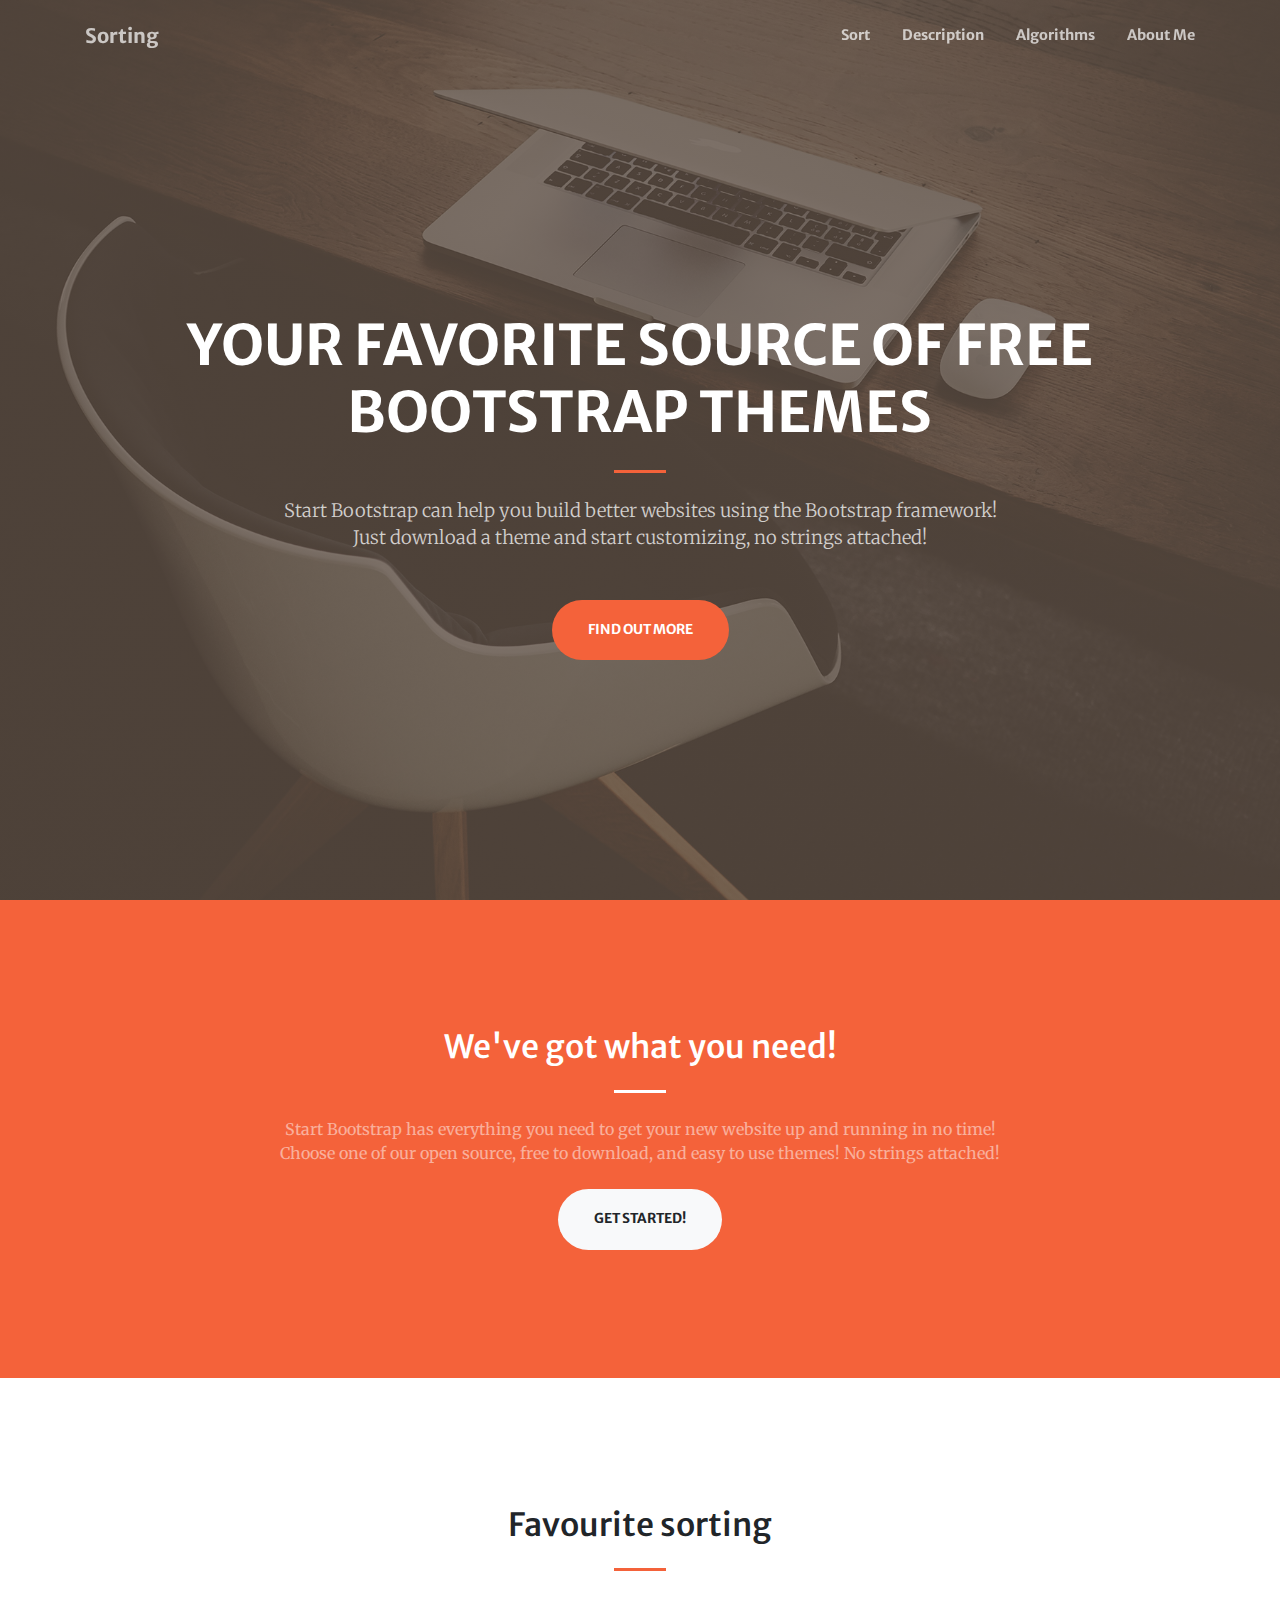
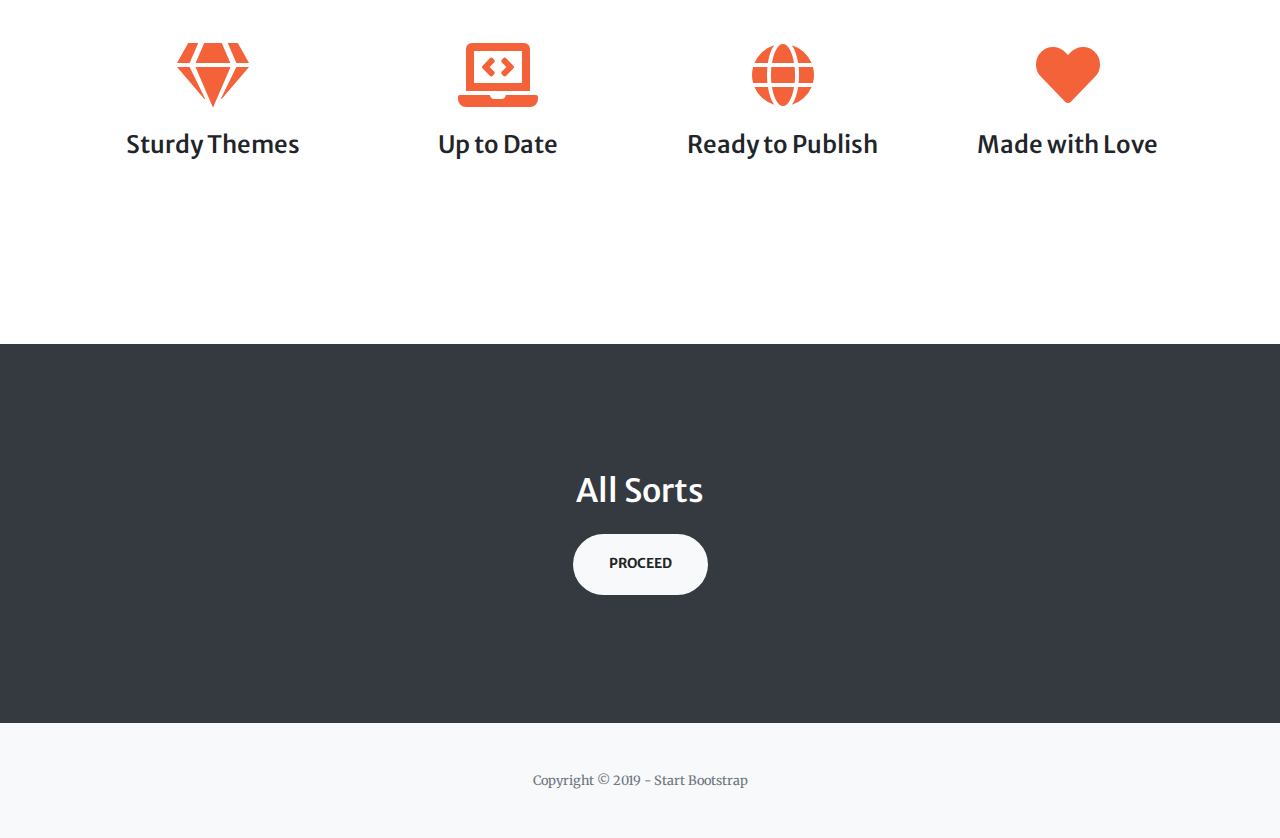
==== index - Copy.html @ 7ce9d9b7 "UPDATE: added landing page" ====
<!DOCTYPE html>
<html lang="en">

<head>

  <meta charset="utf-8">
  <meta name="viewport" content="width=device-width, initial-scale=1, shrink-to-fit=no">
  <meta name="description" content="">
  <meta name="author" content="">

  <title>Sorting algorithms</title>

  <!-- Font Awesome Icons -->
  <link href="vendor/fontawesome-free/css/all.min.css" rel="stylesheet" type="text/css">
  <link rel="shortcut icon" href="Lite-Icon-icon.png">
  <!-- Google Fonts -->
  <link href="https://fonts.googleapis.com/css?family=Merriweather+Sans:400,700" rel="stylesheet">
  <link href='https://fonts.googleapis.com/css?family=Merriweather:400,300,300italic,400italic,700,700italic' rel='stylesheet' type='text/css'>

  <!-- Plugin CSS -->
  <link href="vendor/magnific-popup/magnific-popup.css" rel="stylesheet">

  <!-- Theme CSS - Includes Bootstrap -->
  <link href="css/creative.min.css" rel="stylesheet">

</head>

<body id="page-top">

  <!-- Navigation -->
  <nav class="navbar navbar-expand-lg navbar-light fixed-top py-3" id="mainNav">
    <div class="container">
      <a class="navbar-brand js-scroll-trigger" href="#page-top">Sorting</a>
      <button class="navbar-toggler navbar-toggler-right" type="button" data-toggle="collapse" data-target="#navbarResponsive" aria-controls="navbarResponsive" aria-expanded="false" aria-label="Toggle navigation">
        <span class="navbar-toggler-icon"></span>
      </button>
      <div class="collapse navbar-collapse" id="navbarResponsive">
        <ul class="navbar-nav ml-auto my-2 my-lg-0">

          <li class="nav-item">
            <a class="nav-link js-scroll-trigger" href="#services">Sort</a>
          </li>
          <li class="nav-item">
            <a class="nav-link js-scroll-trigger" href="#portfolio">Description</a>
          </li>
          <li class="nav-item">
            <a class="nav-link js-scroll-trigger" href="#contact">Algorithms</a>
          </li>
          <li class="nav-item">
            <a class="nav-link js-scroll-trigger" href="#about">About Me</a>
          </li>
        </ul>
      </div>
    </div>
  </nav>

  <!-- Masthead -->
  <header class="masthead">
    <div class="container h-100">
      <div class="row h-100 align-items-center justify-content-center text-center">
        <div class="col-lg-10 align-self-end">
          <h1 class="text-uppercase text-white font-weight-bold">Your Favorite Source of Free Bootstrap Themes</h1>
          <hr class="divider my-4">
        </div>
        <div class="col-lg-8 align-self-baseline">
          <p class="text-white-75 font-weight-light mb-5">Start Bootstrap can help you build better websites using the Bootstrap framework! Just download a theme and start customizing, no strings attached!</p>
          <a class="btn btn-primary btn-xl js-scroll-trigger" href="#about">Find Out More</a>
        </div>
      </div>
    </div>
  </header>

  <!-- About Section -->
  <section class="page-section bg-primary" id="about">
    <div class="container">
      <div class="row justify-content-center">
        <div class="col-lg-8 text-center">
          <h2 class="text-white mt-0">We've got what you need!</h2>
          <hr class="divider light my-4">
          <p class="text-white-50 mb-4">Start Bootstrap has everything you need to get your new website up and running in no time! Choose one of our open source, free to download, and easy to use themes! No strings attached!</p>
          <a class="btn btn-light btn-xl js-scroll-trigger" href="#services">Get Started!</a>
        </div>
      </div>
    </div>
  </section>

  <!-- Services Section -->
  <section class="page-section" id="services">
    <div class="container">
      <h2 class="text-center mt-0">Favourite sorting</h2>
      <hr class="divider my-4">
      <div class="row">
        <div class="col-lg-3 col-md-6 text-center">
          <div class="mt-5">
            <i class="fas fa-4x fa-gem text-primary mb-4"></i>
            <h3 class="h4 mb-2">Sturdy Themes</h3>
          </div>
        </div>
        <div class="col-lg-3 col-md-6 text-center">
          <div class="mt-5">
            <i class="fas fa-4x fa-laptop-code text-primary mb-4"></i>
            <h3 class="h4 mb-2">Up to Date</h3>
          </div>
        </div>
        <div class="col-lg-3 col-md-6 text-center">
          <div class="mt-5">
            <i class="fas fa-4x fa-globe text-primary mb-4"></i>
            <h3 class="h4 mb-2">Ready to Publish</h3>
          </div>
        </div>
        <div class="col-lg-3 col-md-6 text-center">
          <div class="mt-5">
            <i class="fas fa-4x fa-heart text-primary mb-4"></i>
            <h3 class="h4 mb-2">Made with Love</h3>
          </div>
        </div>
      </div>
    </div>
  </section>

  <!-- Portfolio Section -->
  <section id="portfolio">
    <div class="container-fluid p-0">
      <div class="row no-gutters">
        <div class="col-lg-4 col-sm-6">
          <a class="portfolio-box" href="img/portfolio/fullsize/1.jpg">
            <img class="img-fluid" src="img/portfolio/thumbnails/1.jpg" alt="">
            <div class="portfolio-box-caption">
              <div class="project-category text-white-50">
                Category
              </div>
              <div class="project-name">
                Project Name
              </div>
            </div>
          </a>
        </div>
        <div class="col-lg-4 col-sm-6">
          <a class="portfolio-box" href="img/portfolio/fullsize/2.jpg">
            <img class="img-fluid" src="img/portfolio/thumbnails/2.jpg" alt="">
            <div class="portfolio-box-caption">
              <div class="project-category text-white-50">
                Category
              </div>
              <div class="project-name">
                Project Name
              </div>
            </div>
          </a>
        </div>
        <div class="col-lg-4 col-sm-6">
          <a class="portfolio-box" href="img/portfolio/fullsize/3.jpg">
            <img class="img-fluid" src="img/portfolio/thumbnails/3.jpg" alt="">
            <div class="portfolio-box-caption">
              <div class="project-category text-white-50">
                Category
              </div>
              <div class="project-name">
                Project Name
              </div>
            </div>
          </a>
        </div>
        <div class="col-lg-4 col-sm-6">
          <a class="portfolio-box" href="img/portfolio/fullsize/4.jpg">
            <img class="img-fluid" src="img/portfolio/thumbnails/4.jpg" alt="">
            <div class="portfolio-box-caption">
              <div class="project-category text-white-50">
                Category
              </div>
              <div class="project-name">
                Project Name
              </div>
            </div>
          </a>
        </div>
        <div class="col-lg-4 col-sm-6">
          <a class="portfolio-box" href="img/portfolio/fullsize/5.jpg">
            <img class="img-fluid" src="img/portfolio/thumbnails/5.jpg" alt="">
            <div class="portfolio-box-caption">
              <div class="project-category text-white-50">
                Category
              </div>
              <div class="project-name">
                Project Name
              </div>
            </div>
          </a>
        </div>
        <div class="col-lg-4 col-sm-6">
          <a class="portfolio-box" href="img/portfolio/fullsize/6.jpg">
            <img class="img-fluid" src="img/portfolio/thumbnails/6.jpg" alt="">
            <div class="portfolio-box-caption p-3">
              <div class="project-category text-white-50">
                Category
              </div>
              <div class="project-name">
                Project Name
              </div>
            </div>
          </a>
        </div>
      </div>
    </div>
  </section>

  <!-- Call to Action Section -->
  <section class="page-section bg-dark text-white">
    <div class="container text-center">
      <h2 class="mb-4">All Sorts</h2>
      <a class="btn btn-light btn-xl" href="https://startbootstrap.com/themes/creative/">Proceed</a>
    </div>
  </section>

  <!-- Footer -->
  <footer class="bg-light py-5">
    <div class="container">
      <div class="small text-center text-muted">Copyright &copy; 2019 - Start Bootstrap</div>
    </div>
  </footer>

  <!-- Bootstrap core JavaScript -->
  <script src="vendor/jquery/jquery.min.js"></script>
  <script src="vendor/bootstrap/js/bootstrap.bundle.min.js"></script>

  <!-- Plugin JavaScript -->
  <script src="vendor/jquery-easing/jquery.easing.min.js"></script>
  <script src="vendor/magnific-popup/jquery.magnific-popup.min.js"></script>

  <!-- Custom scripts for this template -->
  <script src="js/creative.min.js"></script>

</body>

</html>
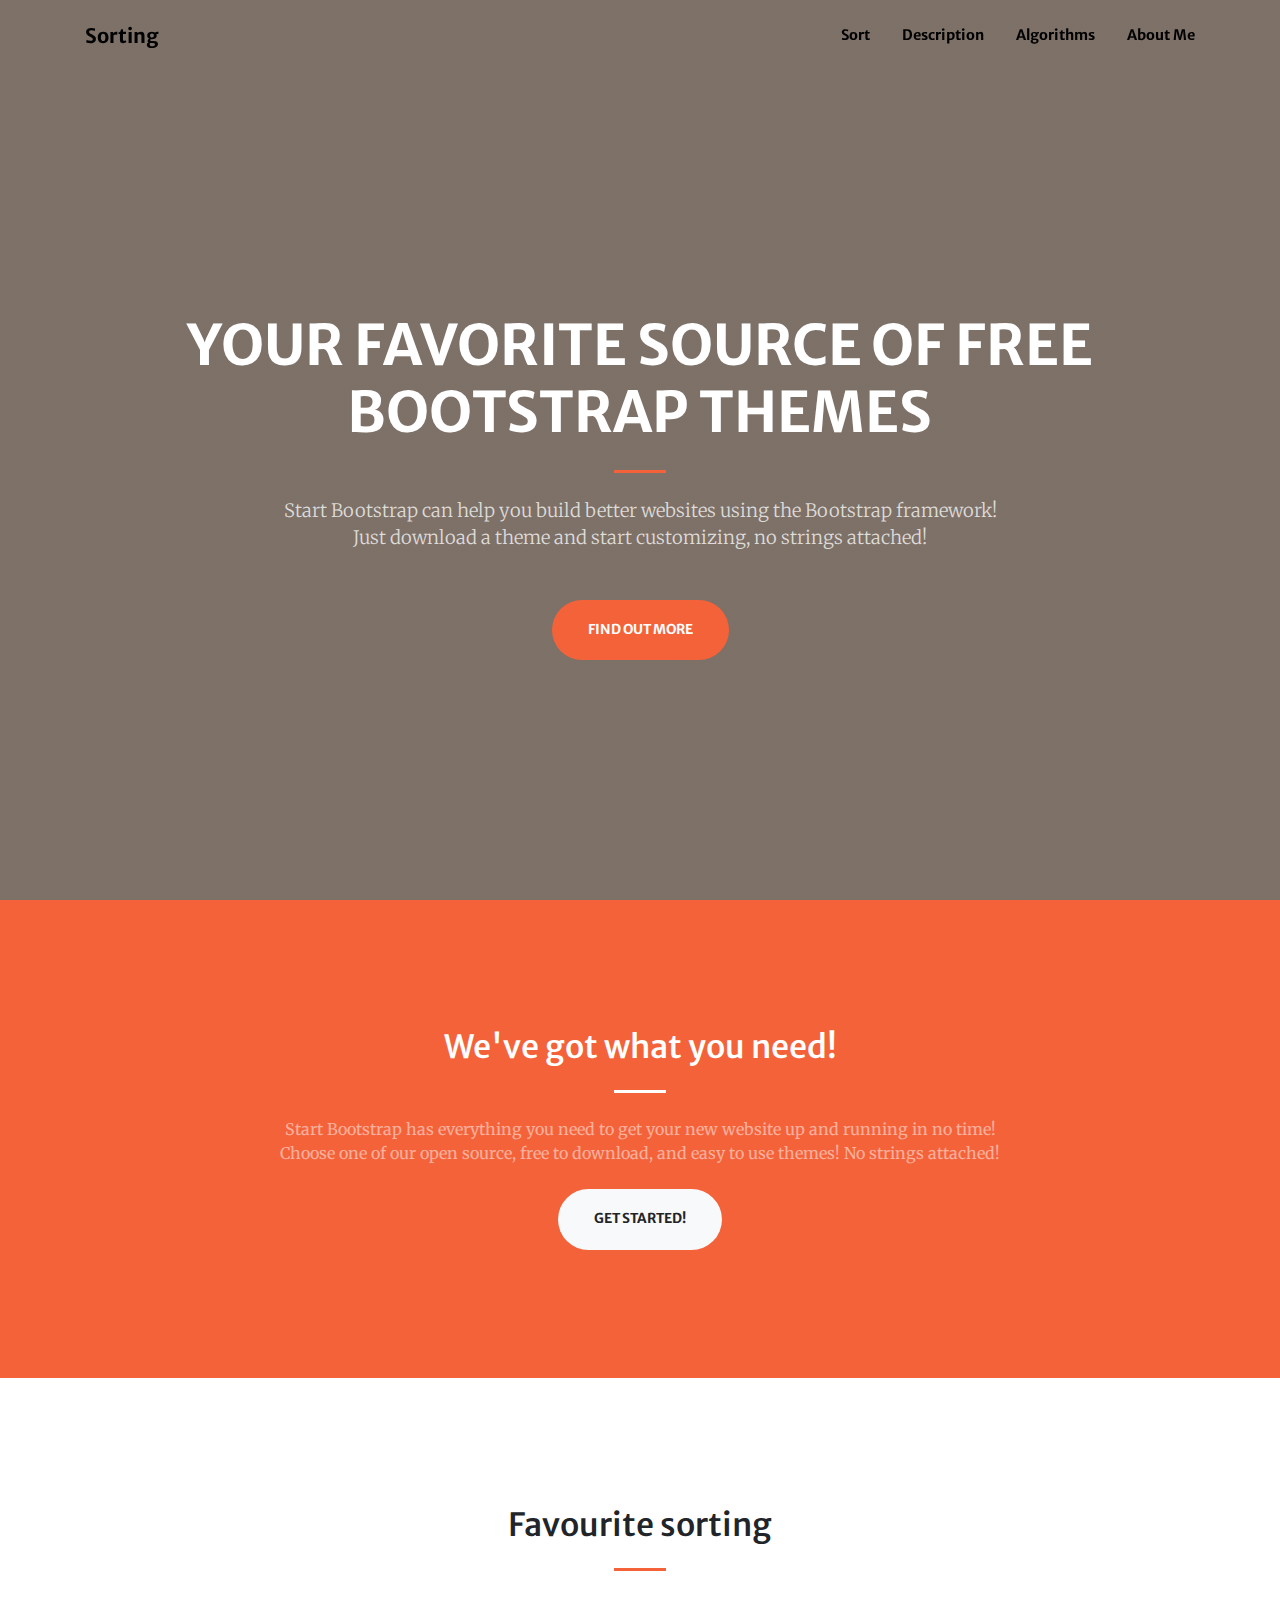
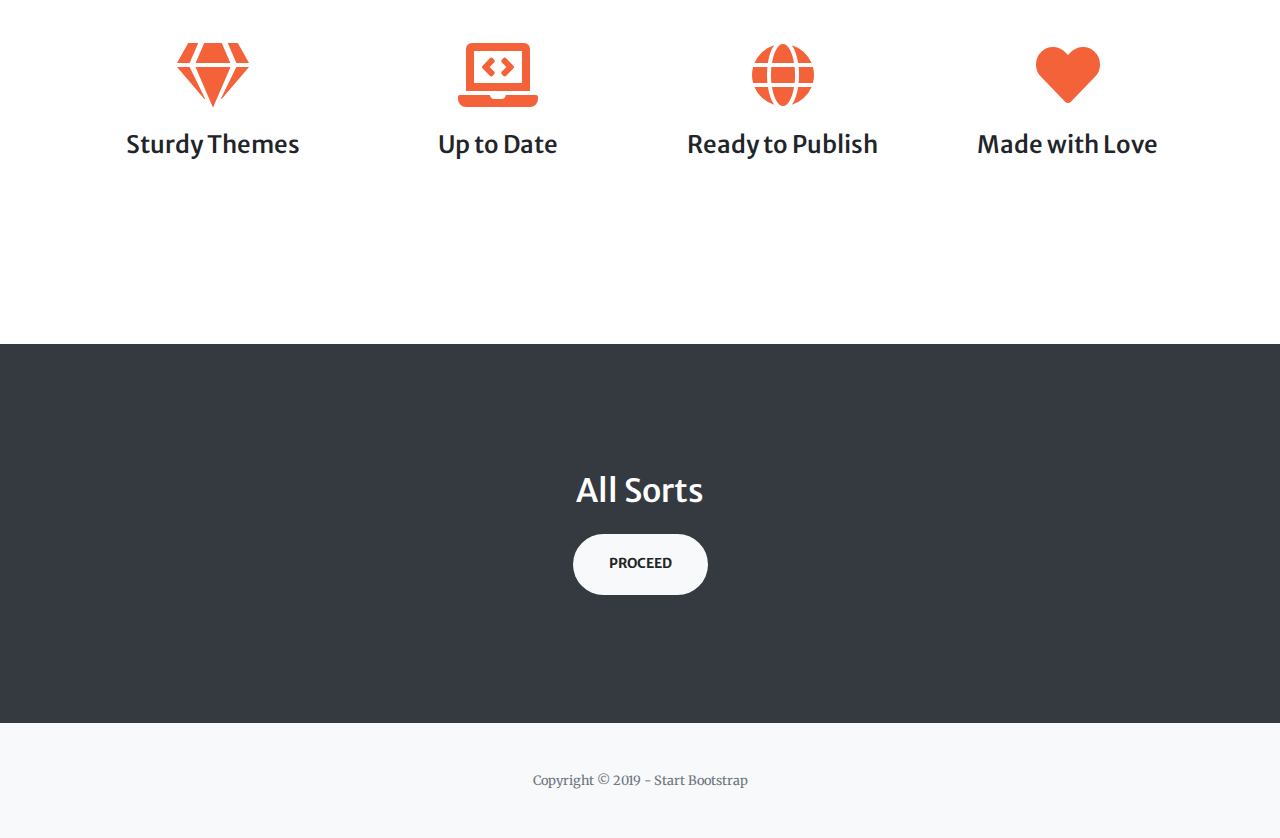
==== commit d1bc7fbe: "UPDATE: form + repo adjustment" ====
--- a/index - Copy.html
+++ b/index - Copy.html
@@ -21,7 +21,7 @@
   <link href="vendor/magnific-popup/magnific-popup.css" rel="stylesheet">
 
   <!-- Theme CSS - Includes Bootstrap -->
-  <link href="css/creative.min.css" rel="stylesheet">
+  <link href="css/creative.css" rel="stylesheet">
 
 </head>
 
